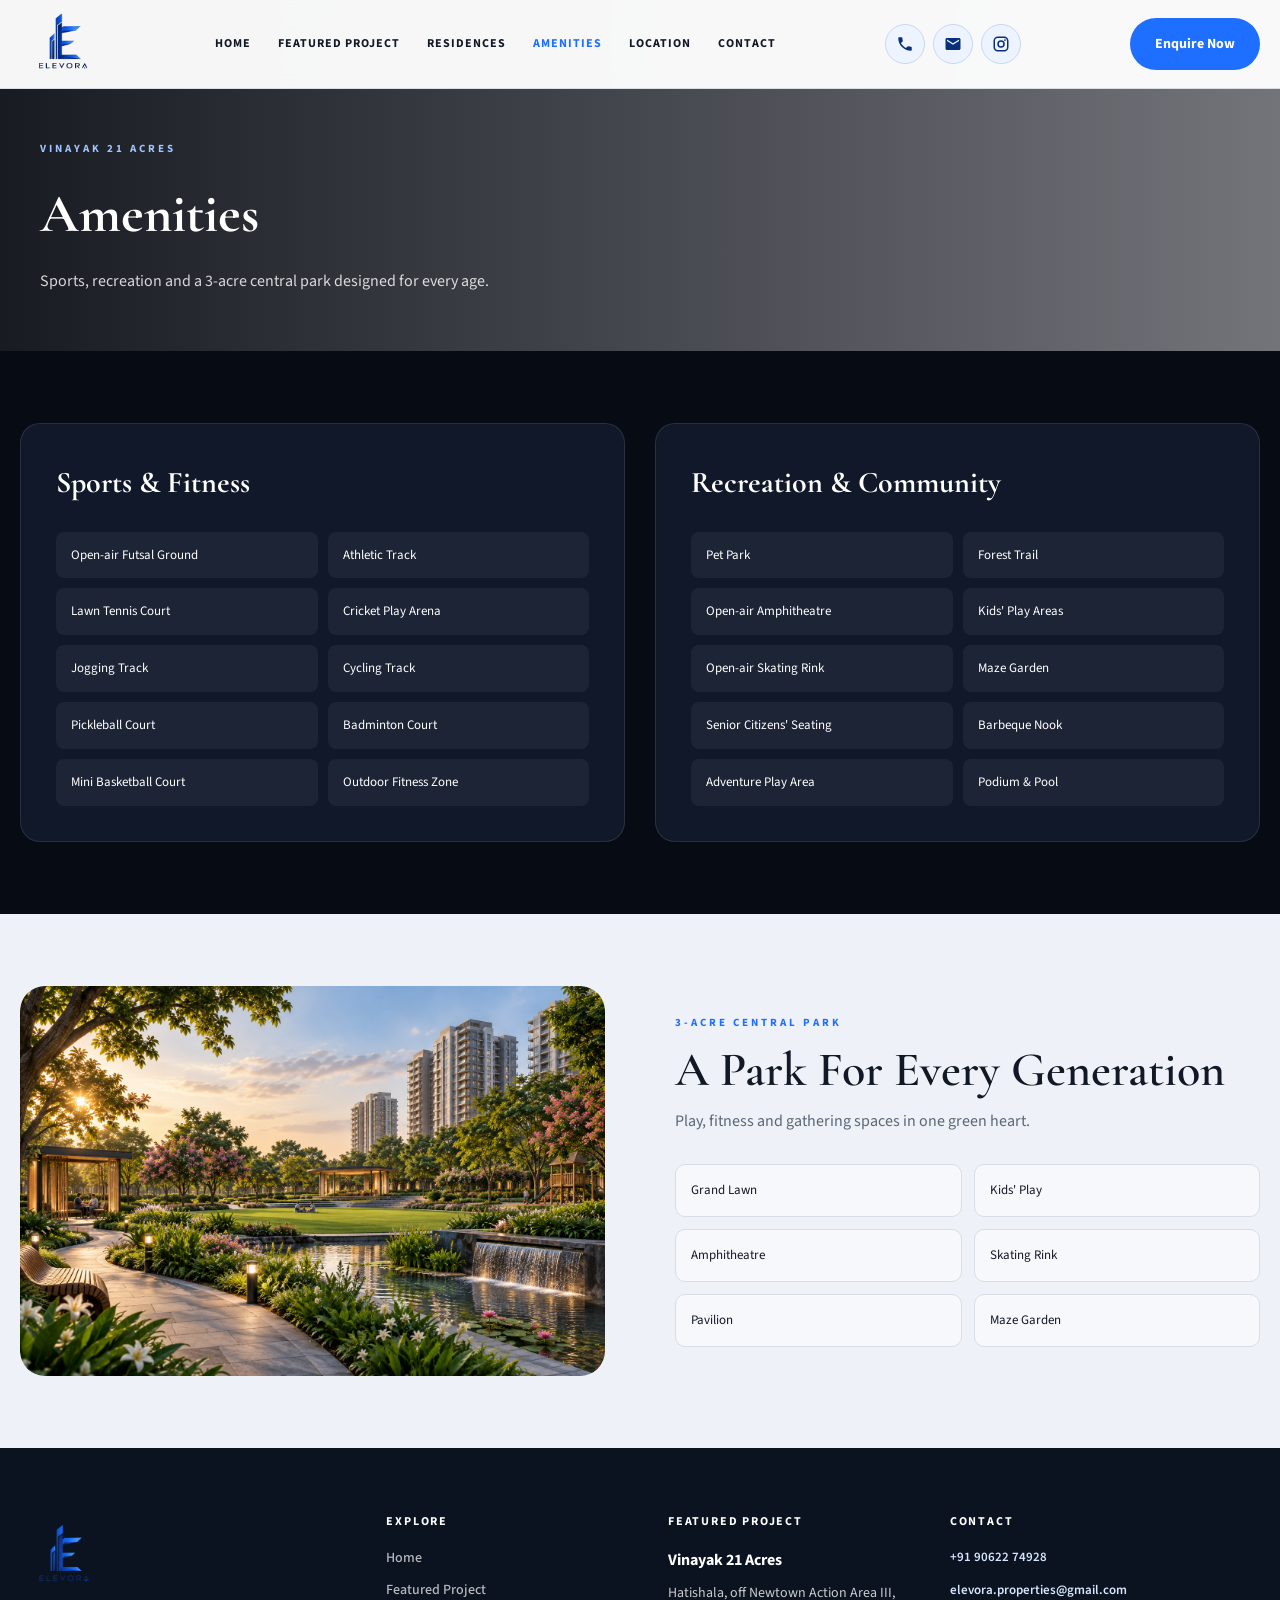
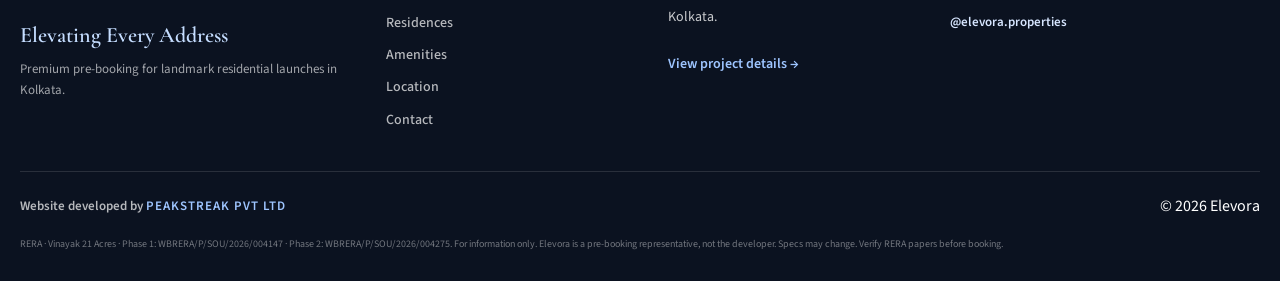
==== amenities.html @ 4a9543c1 "Split project details into dedicated pages and fix mobile layout. Co-authored-by: Cursor <cursoragen" ====
<!DOCTYPE html>
<html lang="en">
<head>
    <meta charset="UTF-8">
    <meta name="viewport" content="width=device-width, initial-scale=1.0">
    <title>Amenities | Vinayak 21 Acres | Elevora</title>
    <meta name="description" content="Sports, recreation and 3-acre central park amenities at Vinayak 21 Acres.">
    <link rel="icon" href="assets/elevora-logo.png">
    <link rel="preconnect" href="https://fonts.googleapis.com">
    <link rel="preconnect" href="https://fonts.gstatic.com" crossorigin>
    <link href="https://fonts.googleapis.com/css2?family=Cormorant+Garamond:ital,wght@0,500;0,600;0,700;1,500&family=Source+Sans+3:wght@400;500;600;700&display=swap" rel="stylesheet">
    <link rel="stylesheet" href="styles.css">
</head>
<body>
<header>
    <div class="container">
        <nav>
            <a href="index.html" class="logo-lockup">
                <img src="assets/elevora-logo.png" alt="Elevora">
            </a>
            <div class="nav-links" id="navLinks">
                <a href="index.html">Home</a>
                <a href="project.html">Featured Project</a>
                <a href="residences.html">Residences</a>
                <a href="amenities.html" class="active">Amenities</a>
                <a href="location.html">Location</a>
                <a href="contact.html">Contact</a>
            </div>
            <div class="header-social">
                <a href="tel:+919062274928" aria-label="Call Elevora">
                    <svg viewBox="0 0 24 24"><path d="M6.62 10.79c1.44 2.83 3.76 5.14 6.59 6.59l2.2-2.2c.27-.27.67-.36 1.02-.24 1.12.37 2.33.57 3.57.57.55 0 1 .45 1 1V20c0 .55-.45 1-1 1-9.39 0-17-7.61-17-17 0-.55.45-1 1-1h3.5c.55 0 1 .45 1 1 0 1.25.2 2.45.57 3.57.11.35.03.74-.25 1.02l-2.2 2.2z"/></svg>
                </a>
                <a href="mailto:elevora.properties@gmail.com" aria-label="Email Elevora">
                    <svg viewBox="0 0 24 24"><path d="M20 4H4c-1.1 0-2 .9-2 2v12c0 1.1.9 2 2 2h16c1.1 0 2-.9 2-2V6c0-1.1-.9-2-2-2zm0 4-8 5-8-5V6l8 5 8-5v2z"/></svg>
                </a>
                <a href="https://www.instagram.com/elevora.properties/" target="_blank" rel="noopener noreferrer" aria-label="Elevora on Instagram">
                    <svg viewBox="0 0 24 24"><path d="M7.8 2h8.4C19.4 2 22 4.6 22 7.8v8.4a5.8 5.8 0 0 1-5.8 5.8H7.8C4.6 22 2 19.4 2 16.2V7.8A5.8 5.8 0 0 1 7.8 2m-.2 2A3.6 3.6 0 0 0 4 7.6v8.8C4 18.39 5.61 20 7.6 20h8.8a3.6 3.6 0 0 0 3.6-3.6V7.6C20 5.61 18.39 4 16.4 4H7.6m9.65 1.5a1.25 1.25 0 1 1 0 2.5 1.25 1.25 0 0 1 0-2.5M12 7a5 5 0 1 1 0 10 5 5 0 1 1 0-10m0 2a3 3 0 1 0 0 6 3 3 0 0 0 0-6z"/></svg>
                </a>
            </div>
            <a href="contact.html" class="btn btn-red header-cta">Enquire Now</a>
            <button class="menu-btn" id="menuBtn">☰</button>
        </nav>
    </div>
</header>

<main>
<section class="page-hero">
    <div class="container">
        <div class="section-kicker">Vinayak 21 Acres</div>
        <h1>Amenities</h1>
        <p>Sports, recreation and a 3-acre central park designed for every age.</p>
    </div>
</section>
<section class="masterplan">
    <div class="container">
        <div class="masterplan-grid">
            <div class="master-card">
                <h3>Sports &amp; Fitness</h3>
                <div class="amenity-grid">
                    <div class="amenity">Open-air Futsal Ground</div>
                    <div class="amenity">Athletic Track</div>
                    <div class="amenity">Lawn Tennis Court</div>
                    <div class="amenity">Cricket Play Arena</div>
                    <div class="amenity">Jogging Track</div>
                    <div class="amenity">Cycling Track</div>
                    <div class="amenity">Pickleball Court</div>
                    <div class="amenity">Badminton Court</div>
                    <div class="amenity">Mini Basketball Court</div>
                    <div class="amenity">Outdoor Fitness Zone</div>
                </div>
            </div>
            <div class="master-card">
                <h3>Recreation &amp; Community</h3>
                <div class="amenity-grid">
                    <div class="amenity">Pet Park</div>
                    <div class="amenity">Forest Trail</div>
                    <div class="amenity">Open-air Amphitheatre</div>
                    <div class="amenity">Kids' Play Areas</div>
                    <div class="amenity">Open-air Skating Rink</div>
                    <div class="amenity">Maze Garden</div>
                    <div class="amenity">Senior Citizens' Seating</div>
                    <div class="amenity">Barbeque Nook</div>
                    <div class="amenity">Adventure Play Area</div>
                    <div class="amenity">Podium &amp; Pool</div>
                </div>
            </div>
        </div>
    </div>
</section>
<section class="park">
    <div class="container">
        <div class="park-grid">
            <div class="park-image">
                <img src="assets/img2.png" alt="Vinayak 21 Acres 3-acre central park">
            </div>
            <div>
                <div class="section-kicker">3-Acre Central Park</div>
                <h2 class="section-title">A Park For Every Generation</h2>
                <p class="section-description">Play, fitness and gathering spaces in one green heart.</p>
                <div class="park-list">
                    <div>Grand Lawn</div>
                    <div>Kids' Play</div>
                    <div>Amphitheatre</div>
                    <div>Skating Rink</div>
                    <div>Pavilion</div>
                    <div>Maze Garden</div>
                </div>
            </div>
        </div>
    </div>
</section>
</main>
<footer>
    <div class="container">
        <div class="footer-grid">
            <div>
                <a href="index.html" class="footer-brand">
                    <img class="footer-logo" src="assets/elevora-logo.png" alt="Elevora">
                </a>
                <div class="footer-slogan">Elevating Every Address</div>
                <div class="footer-copy">
                    Premium pre-booking for landmark residential launches in Kolkata.
                </div>
            </div>
            <div class="footer-col">
                <h3>Explore</h3>
                <div class="footer-links">
                    <a href="index.html">Home</a>
                    <a href="project.html">Featured Project</a>
                    <a href="residences.html">Residences</a>
                    <a href="amenities.html">Amenities</a>
                    <a href="location.html">Location</a>
                    <a href="contact.html">Contact</a>
                </div>
            </div>
            <div class="footer-col">
                <h3>Featured Project</h3>
                <div class="footer-project">
                    <strong>Vinayak 21 Acres</strong>
                    Hatishala, off Newtown Action Area III, Kolkata.
                    <br><br>
                    <a href="project.html">View project details →</a>
                </div>
            </div>
            <div class="footer-col">
                <h3>Contact</h3>
                <div class="footer-right">
                    <a href="tel:+919062274928">+91 90622 74928</a>
                    <a href="mailto:elevora.properties@gmail.com">elevora.properties@gmail.com</a>
                    <a href="https://www.instagram.com/elevora.properties/" target="_blank" rel="noopener noreferrer">@elevora.properties</a>
                </div>
            </div>
        </div>
        <div class="footer-bottom">
            <div class="site-credit">
                Website developed by
                <a href="https://www.peakstreak.org/" target="_blank" rel="noopener noreferrer">PEAKSTREAK PVT LTD</a>
            </div>
            <div>© 2026 Elevora</div>
        </div>
        <div class="legal">
            RERA · Vinayak 21 Acres · Phase 1: WBRERA/P/SOU/2026/004147 · Phase 2: WBRERA/P/SOU/2026/004275.
            For information only. Elevora is a pre-booking representative, not the developer. Specs may change. Verify RERA papers before booking.
        </div>
    </div>
</footer>
<script>
    const menuBtn = document.getElementById("menuBtn");
    const navLinks = document.getElementById("navLinks");
    menuBtn.addEventListener("click", function () {
        navLinks.classList.toggle("active");
        menuBtn.textContent = navLinks.classList.contains("active") ? "×" : "☰";
    });
    document.querySelectorAll(".nav-links a").forEach(link => {
        link.addEventListener("click", () => {
            navLinks.classList.remove("active");
            menuBtn.textContent = "☰";
        });
    });
    window.addEventListener("scroll", function() {
        const header = document.querySelector("header");
        header.style.boxShadow = window.scrollY > 20 ? "0 8px 30px rgba(0,0,0,.06)" : "none";
    });

</script>
</body>
</html>
---- styles.css ----
@import url("https://fonts.googleapis.com/css2?family=Cormorant+Garamond:ital,wght@0,500;0,600;0,700;1,500&family=Source+Sans+3:wght@400;500;600;700&display=swap");

        /* =========================================================
           ROOT
        ========================================================= */

        :root {
            --red: #1e6fff;
            --red-dark: #1254d4;
            --green: #1a3a6e;
            --dark: #070b14;
            --dark-2: #10182a;
            --cream: #f6f8fc;
            --cream-2: #eef2f8;
            --white: #ffffff;
            --text: #121826;
            --muted: #5b6576;
            --border: #d7dee8;
            --blue: #1e6fff;
            --navy: #05080f;

            --serif: "Cormorant Garamond", Georgia, serif;
            --sans: "Source Sans 3", "Segoe UI", Arial, sans-serif;
            --display: "Source Sans 3", "Segoe UI", Arial, sans-serif;

            --container: 1240px;
        }

        /* =========================================================
           RESET
        ========================================================= */

        * {
            margin: 0;
            padding: 0;
            box-sizing: border-box;
        }

        html {
            scroll-behavior: smooth;
        }

        body {
            font-family: var(--sans);
            background: var(--cream);
            color: var(--text);
            line-height: 1.6;
            overflow-x: hidden;
        }

        img {
            display: block;
            width: 100%;
        }

        a {
            color: inherit;
            text-decoration: none;
        }

        button,
        input,
        select,
        textarea {
            font-family: inherit;
        }

        .container {
            width: min(var(--container), calc(100% - 40px));
            margin: auto;
        }

        .serif {
            font-family: var(--serif);
        }

        /* =========================================================
           BUTTONS
        ========================================================= */

        .btn {
            display: inline-flex;
            align-items: center;
            justify-content: center;
            gap: 9px;
            padding: 14px 24px;
            border-radius: 50px;
            border: 1px solid transparent;
            font-weight: 700;
            font-size: 14px;
            cursor: pointer;
            transition: .3s ease;
        }

        .btn-red {
            background: var(--red);
            color: white;
        }

        .btn-red:hover {
            background: var(--red-dark);
            transform: translateY(-2px);
        }

        .btn-outline {
            border-color: rgba(255,255,255,.5);
            color: white;
        }

        .btn-outline:hover {
            background: white;
            color: var(--dark);
        }

        .btn-dark {
            background: var(--dark);
            color: white;
        }

        .btn-dark:hover {
            background: var(--green);
            transform: translateY(-2px);
        }

        /* =========================================================
           NAVIGATION
        ========================================================= */

        header {
            position: fixed;
            top: 0;
            left: 0;
            width: 100%;
            z-index: 1000;
            background: rgba(255,255,255,.96);
            backdrop-filter: blur(14px);
            border-bottom: 1px solid var(--border);
        }

        nav {
            height: 88px;
            display: flex;
            align-items: center;
            justify-content: space-between;
            gap: 16px;
        }

        .logo-lockup {
            display: flex;
            align-items: center;
            flex-shrink: 0;
        }

        .logo-lockup img {
            height: 86px;
            width: auto;
            display: block;
        }

        .nav-links a {
            color: var(--text);
        }

        .nav-links {
            display: flex;
            align-items: center;
            gap: 27px;
        }

        .nav-links a {
            font-size: 12px;
            font-weight: 700;
            text-transform: uppercase;
            letter-spacing: 1px;
            transition: .25s ease;
        }

        .nav-links a:hover {
            color: var(--red);
        }

        .header-social {
            display: flex;
            align-items: center;
            gap: 8px;
        }

        .header-social a {
            width: 40px;
            height: 40px;
            color: #0a2f7a;
            border: 1px solid #c9d7ee;
            background: #eef4ff;
            border-radius: 50%;
            display: inline-flex;
            align-items: center;
            justify-content: center;
        }

        .header-social a:hover {
            background: var(--red);
            border-color: var(--red);
            color: white;
        }

        .header-social svg {
            width: 18px;
            height: 18px;
            fill: currentColor;
        }

        .menu-btn {
            display: none;
            width: 43px;
            height: 43px;
            border: 1px solid var(--dark);
            background: transparent;
            border-radius: 50%;
            font-size: 20px;
            color: var(--dark);
            cursor: pointer;
        }

        /* =========================================================
           HERO
        ========================================================= */

        .hero {
            min-height: 100vh;
            padding: 100px 20px 20px;
        }

        .hero-inner {
            min-height: calc(100vh - 120px);
            border-radius: 28px;
            overflow: hidden;
            position: relative;

            background:
                linear-gradient(
                    90deg,
                    rgba(5,8,15,.92),
                    rgba(5,8,15,.58) 48%,
                    rgba(5,8,15,.22)
                ),
                url("https://images.unsplash.com/photo-1600607687920-4e2a09cf159d?auto=format&fit=crop&w=2000&q=85")
                center / cover;
        }

        .hero-content {
            min-height: calc(100vh - 120px);
            max-width: 750px;
            padding: 100px 70px;
            color: white;
            display: flex;
            flex-direction: column;
            justify-content: center;
        }

        .eyebrow {
            font-size: 12px;
            font-weight: 700;
            letter-spacing: 3px;
            text-transform: uppercase;
            margin-bottom: 18px;
        }

        .hero h1 {
            font-family: var(--serif);
            font-size: clamp(40px, 6vw, 72px);
            line-height: .98;
            font-weight: 600;
            margin-bottom: 16px;
        }

        .hero h1 span {
            color: #c5ddff;
        }

        .brand-kicker {
            font-family: var(--display);
            letter-spacing: 4px;
        }

        .hero p {
            max-width: 650px;
            font-size: 18px;
            color: rgba(255,255,255,.86);
            margin-bottom: 34px;
        }

        .hero-buttons {
            display: flex;
            flex-wrap: wrap;
            gap: 12px;
        }

        .hero-stats {
            position: absolute;
            bottom: 35px;
            right: 35px;
            display: grid;
            grid-template-columns: repeat(2, 1fr);
            width: 360px;
            background: rgba(255,255,255,.94);
            color: var(--dark);
            border-radius: 20px;
            overflow: hidden;
        }

        .hero-stat {
            padding: 20px;
            border-right: 1px solid var(--border);
            border-bottom: 1px solid var(--border);
        }

        .hero-stat:nth-child(2n) {
            border-right: 0;
        }

        .hero-stat:nth-last-child(-n+2) {
            border-bottom: 0;
        }

        .hero-stat strong {
            display: block;
            font-family: var(--serif);
            color: var(--red);
            font-size: 27px;
        }

        .hero-stat small {
            font-size: 10px;
            text-transform: uppercase;
            letter-spacing: 1px;
            font-weight: 700;
        }

        /* =========================================================
           INTRO STATS
        ========================================================= */

        .stats {
            padding: 70px 0;
            border-bottom: 1px solid var(--border);
        }

        .stats-grid {
            display: grid;
            grid-template-columns: repeat(4, 1fr);
        }

        .stat-box {
            padding: 15px 30px;
            border-right: 1px solid var(--border);
        }

        .stat-box:last-child {
            border-right: none;
        }

        .stat-number {
            font-family: var(--serif);
            color: var(--red);
            font-size: 38px;
            line-height: 1;
            margin-bottom: 8px;
        }

        .stat-label {
            color: var(--muted);
            font-size: 13px;
        }

        /* =========================================================
           SECTION COMMON
        ========================================================= */

        section {
            padding: 72px 0;
            scroll-margin-top: 90px;
        }

        .section-header {
            max-width: 700px;
            margin-bottom: 32px;
        }

        .section-kicker {
            color: var(--red);
            text-transform: uppercase;
            font-size: 11px;
            font-weight: 700;
            letter-spacing: 3px;
            margin-bottom: 13px;
        }

        .section-title {
            font-family: var(--serif);
            font-size: clamp(32px, 4vw, 48px);
            line-height: 1.08;
            font-weight: 600;
            margin-bottom: 12px;
        }

        .section-description {
            color: var(--muted);
            font-size: 16px;
            max-width: 650px;
        }

        .elevora {
            background: var(--navy);
            color: white;
        }

        .elevora .section-kicker {
            color: #7eb3ff;
        }

        .elevora .section-description,
        .elevora p {
            color: rgba(255,255,255,.7);
        }

        .elevora-grid {
            display: grid;
            grid-template-columns: 1.1fr .9fr;
            gap: 70px;
            align-items: center;
        }

        .elevora-points {
            display: grid;
            gap: 14px;
        }

        .elevora-point {
            padding: 20px 22px;
            background: rgba(255,255,255,.04);
            border: 1px solid rgba(30,111,255,.2);
            border-radius: 14px;
        }

        .elevora-point strong {
            display: block;
            font-family: var(--display);
            letter-spacing: 1px;
            margin-bottom: 6px;
        }

        .project-banner {
            display: flex;
            justify-content: space-between;
            gap: 20px;
            align-items: center;
            flex-wrap: wrap;
            margin-bottom: 40px;
            padding: 18px 22px;
            background: white;
            border: 1px solid var(--border);
            border-radius: 16px;
        }

        .project-banner small {
            display: block;
            color: var(--red);
            font-weight: 700;
            letter-spacing: 2px;
            text-transform: uppercase;
            font-size: 11px;
            margin-bottom: 4px;
        }

        .project-banner strong {
            font-family: var(--serif);
            font-size: 22px;
        }

        .about {
            background: var(--cream);
        }

        .about-grid {
            display: grid;
            grid-template-columns: .85fr 1.15fr;
            gap: 80px;
            align-items: center;
        }

        .about-image {
            min-height: 570px;
            border-radius: 25px;
            overflow: hidden;
            position: relative;

            background:
                linear-gradient(180deg, transparent 55%, rgba(0,0,0,.5)),
                url("https://images.unsplash.com/photo-1600607687939-ce8a6c25118c?auto=format&fit=crop&w=1200&q=85")
                center / cover;
        }

        .about-image-card {
            position: absolute;
            bottom: 25px;
            left: 25px;
            background: white;
            padding: 22px 25px;
            border-radius: 15px;
        }

        .about-image-card strong {
            display: block;
            font-family: var(--serif);
            font-size: 30px;
            color: var(--red);
        }

        .about-content p {
            color: var(--muted);
            margin-bottom: 25px;
        }

        .feature-list {
            display: grid;
            grid-template-columns: 1fr 1fr;
            gap: 15px;
            margin-top: 30px;
        }

        .feature {
            padding: 18px;
            background: white;
            border: 1px solid var(--border);
            border-radius: 13px;
        }

        .feature strong {
            display: block;
            font-family: var(--serif);
            font-size: 18px;
            margin-bottom: 5px;
        }

        .feature span {
            font-size: 12px;
            color: var(--muted);
        }

        /* =========================================================
           MASTERPLAN
        ========================================================= */

        .masterplan {
            background: var(--dark);
            color: white;
        }

        .masterplan .section-description {
            color: rgba(255,255,255,.65);
        }

        .masterplan-grid {
            display: grid;
            grid-template-columns: 1fr 1fr;
            gap: 30px;
        }

        .master-card {
            padding: 35px;
            background: var(--dark-2);
            border: 1px solid rgba(255,255,255,.1);
            border-radius: 20px;
        }

        .master-card h3 {
            font-family: var(--serif);
            font-size: 30px;
            margin-bottom: 25px;
        }

        .amenity-grid {
            display: grid;
            grid-template-columns: 1fr 1fr;
            gap: 10px;
        }

        .amenity {
            padding: 13px 15px;
            background: rgba(255,255,255,.05);
            border-radius: 8px;
            font-size: 13px;
        }

        /* =========================================================
           CENTRAL PARK
        ========================================================= */

        .park {
            background: var(--cream-2);
        }

        .park-grid {
            display: grid;
            grid-template-columns: 1fr 1fr;
            gap: 70px;
            align-items: center;
        }

        .park-image {
            width: 100%;
            max-width: 100%;
            border-radius: 25px;
            overflow: hidden;
            line-height: 0;
        }

        .park-image img {
            width: 100%;
            height: auto;
            max-width: 100%;
            display: block;
            object-fit: cover;
            object-position: center;
        }

        .park-list {
            display: grid;
            grid-template-columns: 1fr 1fr;
            gap: 12px;
            margin-top: 30px;
        }

        .park-list div {
            padding: 15px;
            border: 1px solid var(--border);
            border-radius: 10px;
            background: rgba(255,255,255,.45);
            font-size: 13px;
        }

        /* =========================================================
           RESIDENCES
        ========================================================= */

        .residences {
            background: white;
        }

        .residence-grid {
            display: grid;
            grid-template-columns: repeat(3, 1fr);
            gap: 22px;
        }

        .residence-card {
            border: 1px solid var(--border);
            border-radius: 20px;
            overflow: hidden;
            transition: .3s ease;
            background: white;
        }

        .residence-card:hover {
            transform: translateY(-7px);
            box-shadow: 0 20px 50px rgba(0,0,0,.08);
        }

        .residence-top {
            padding: 25px;
            background: var(--cream);
        }

        .residence-type {
            font-size: 11px;
            text-transform: uppercase;
            letter-spacing: 2px;
            color: var(--red);
            font-weight: 700;
        }

        .residence-card h3 {
            font-family: var(--serif);
            font-size: 29px;
            margin: 7px 0;
        }

        .residence-card p {
            color: var(--muted);
            font-size: 13px;
        }

        .residence-details {
            padding: 23px;
        }

        .detail-row {
            display: flex;
            justify-content: space-between;
            padding: 11px 0;
            border-bottom: 1px solid var(--border);
            font-size: 13px;
        }

        .detail-row:last-child {
            border-bottom: 0;
        }

        .detail-row span {
            color: var(--muted);
        }

        /* =========================================================
           SUSTAINABILITY
        ========================================================= */

        .sustainability {
            background: #e7eee8;
        }

        .sustainability-grid {
            display: grid;
            grid-template-columns: .8fr 1.2fr;
            gap: 80px;
            align-items: center;
        }

        .green-badge {
            width: 150px;
            height: 150px;
            border-radius: 50%;
            border: 1px solid var(--red);
            display: flex;
            align-items: center;
            justify-content: center;
            text-align: center;
            padding: 20px;
            color: var(--red);
            font-weight: 700;
            margin-bottom: 30px;
        }

        .sustainability-list {
            display: grid;
            grid-template-columns: 1fr 1fr;
            gap: 13px;
        }

        .eco-item {
            background: rgba(255,255,255,.65);
            padding: 18px;
            border-radius: 12px;
        }

        .eco-item strong {
            display: block;
            margin-bottom: 5px;
        }

        .eco-item span {
            font-size: 12px;
            color: var(--muted);
        }

        /* =========================================================
           LOCATION
        ========================================================= */

        .location {
            background: var(--cream);
        }

        .location-grid {
            display: grid;
            grid-template-columns: 1fr 1.4fr;
            gap: 50px;
        }

        .location-intro {
            padding: 40px;
            background: var(--dark);
            color: white;
            border-radius: 22px;
        }

        .location-intro p {
            color: rgba(255,255,255,.7);
            margin: 20px 0;
        }

        .nearby-groups {
            display: grid;
            grid-template-columns: 1fr 1fr;
            gap: 20px;
        }

        .nearby-card {
            background: white;
            border: 1px solid var(--border);
            border-radius: 16px;
            padding: 22px;
        }

        .nearby-card h3 {
            font-family: var(--serif);
            font-size: 22px;
            margin-bottom: 13px;
        }

        .nearby-item {
            display: flex;
            justify-content: space-between;
            gap: 15px;
            font-size: 12px;
            padding: 8px 0;
            border-bottom: 1px solid #eee;
        }

        .nearby-item:last-child {
            border-bottom: 0;
        }

        .nearby-item span {
            color: var(--red);
            font-weight: 700;
            white-space: nowrap;
        }

        /* =========================================================
           DEVELOPER
        ========================================================= */

        .developer {
            background: var(--dark);
            color: white;
        }

        .developer-grid {
            display: grid;
            grid-template-columns: 1fr 1fr;
            gap: 80px;
            align-items: center;
        }

        .developer .section-description {
            color: rgba(255,255,255,.7);
        }

        .developer-stats {
            display: grid;
            grid-template-columns: 1fr 1fr;
            gap: 15px;
        }

        .developer-stat {
            padding: 30px;
            background: var(--dark-2);
            border: 1px solid rgba(255,255,255,.1);
            border-radius: 17px;
        }

        .developer-stat strong {
            font-family: var(--serif);
            color: #7eb3ff;
            font-size: 38px;
            display: block;
        }

        .developer-stat span {
            color: rgba(255,255,255,.65);
            font-size: 12px;
        }

        /* =========================================================
           CONTACT
        ========================================================= */

        .contact {
            padding-bottom: 80px;
        }

        .contact-box {
            background: var(--red);
            color: white;
            border-radius: 28px;
            padding: 75px;
            display: grid;
            grid-template-columns: 1fr .8fr;
            gap: 70px;
            align-items: center;
        }

        .contact-box h2 {
            font-family: var(--serif);
            font-size: clamp(32px, 4vw, 48px);
            line-height: 1.1;
            margin-bottom: 12px;
        }

        .contact-box p {
            color: rgba(255,255,255,.8);
            max-width: 580px;
        }

        .form {
            background: white;
            color: var(--dark);
            padding: 30px;
            border-radius: 20px;
        }

        .form h3 {
            font-family: var(--serif);
            font-size: 28px;
            margin-bottom: 20px;
        }

        .form-group {
            margin-bottom: 13px;
        }

        .form input,
        .form select,
        .form textarea {
            width: 100%;
            padding: 13px 15px;
            border: 1px solid var(--border);
            border-radius: 8px;
            outline: none;
            font-size: 13px;
            background: #fafafa;
        }

        .form textarea {
            height: 90px;
            resize: vertical;
        }

        .form input:focus,
        .form select:focus,
        .form textarea:focus {
            border-color: var(--red);
        }

        .form .btn {
            width: 100%;
            margin-top: 5px;
        }

        /* =========================================================
           FOOTER
        ========================================================= */

        footer {
            background: #ffffff;
            color: var(--text);
            padding: 64px 0 28px;
            border-top: 1px solid var(--border);
        }

        .footer-grid {
            display: grid;
            grid-template-columns: 1.3fr .8fr 1.1fr 1fr;
            gap: 42px 32px;
            align-items: start;
        }

        .footer-logo {
            display: block;
            height: 88px;
            width: auto;
            mix-blend-mode: screen;
        }

        .footer-brand {
            display: inline-flex;
            align-items: center;
            gap: 8px;
        }

        .footer-slogan {
            margin-top: 12px;
            font-family: var(--serif);
            font-size: 22px;
            font-weight: 600;
            color: #0a2f7a;
            line-height: 1.2;
        }

        .footer-copy {
            color: var(--muted);
            font-size: 13px;
            max-width: 340px;
            margin-top: 10px;
            line-height: 1.65;
        }

        .footer-col h3 {
            font-size: 12px;
            font-weight: 700;
            letter-spacing: 1.6px;
            text-transform: uppercase;
            color: var(--text);
            margin-bottom: 16px;
        }

        .footer-links {
            display: grid;
            gap: 10px;
        }

        .footer-links a {
            font-size: 14px;
            color: var(--muted);
            font-weight: 500;
        }

        .footer-links a:hover {
            color: var(--red);
        }

        .footer-project {
            font-size: 14px;
            color: var(--muted);
            line-height: 1.7;
        }

        .footer-project strong {
            display: block;
            color: var(--text);
            font-size: 16px;
            margin-bottom: 6px;
        }

        .footer-project a {
            color: #0a2f7a;
            font-weight: 600;
        }

        .footer-right a {
            display: inline-flex;
            align-items: center;
            gap: 10px;
            color: #0a2f7a;
            font-size: 13px;
            font-weight: 600;
        }

        .footer-right a:hover {
            color: var(--red);
        }

        .contact-details {
            display: grid;
            gap: 8px;
            margin-top: 18px;
        }

        .contact-details a {
            display: flex;
            flex-direction: row;
            align-items: center;
            gap: 10px;
            color: white;
            font-size: 14px;
            font-weight: 600;
        }

        .contact-details .contact-text {
            display: flex;
            flex-direction: column;
            gap: 2px;
        }

        .icon {
            width: 38px;
            height: 38px;
            flex-shrink: 0;
            display: inline-flex;
            align-items: center;
            justify-content: center;
            border-radius: 50%;
            border: 1px solid currentColor;
        }

        .icon svg {
            width: 18px;
            height: 18px;
            fill: currentColor;
        }

        .contact-details .icon {
            border-color: rgba(255,255,255,.45);
            background: rgba(255,255,255,.1);
        }

        .footer-right {
            display: grid;
            gap: 12px;
            justify-items: start;
            color: var(--muted);
            font-size: 13px;
        }

        .footer-right .icon {
            width: 32px;
            height: 32px;
            color: #0a2f7a;
            border-color: #c9d7ee;
            background: #eef4ff;
        }

        .site-credit {
            margin-top: 0;
            padding-top: 0;
            border-top: 0;
            font-size: 13px;
            font-weight: 600;
            color: var(--text);
        }

        .footer-bottom {
            margin-top: 40px;
            padding-top: 22px;
            border-top: 1px solid var(--border);
            display: flex;
            justify-content: space-between;
            gap: 20px;
            flex-wrap: wrap;
            align-items: center;
        }

        .site-credit a {
            color: var(--red);
            letter-spacing: 1px;
        }

        .contact-details small {
            font-size: 11px;
            font-weight: 700;
            letter-spacing: 2px;
            text-transform: uppercase;
            color: #b9d4ff;
        }

        .legal {
            margin-top: 18px;
            padding-top: 18px;
            border-top: 1px solid var(--border);
            color: var(--muted);
            font-size: 10px;
            line-height: 1.7;
        }

        .legal p {
            margin-bottom: 8px;
        }

        /* =========================================================
           MOBILE
        ========================================================= */

        @media (max-width: 1000px) {

            .header-cta {
                display: none;
            }

            .nav-links {
                display: none;
                position: absolute;
                top: 88px;
                left: 0;
                width: 100%;
                background: #ffffff;
                border-bottom: 1px solid var(--border);
                padding: 20px;
                flex-direction: column;
                align-items: flex-start;
            }

            .nav-links.active {
                display: flex;
            }

            .menu-btn {
                display: block;
            }

            .hero-stats {
                position: static;
                margin: 0 25px 25px;
                width: auto;
            }

            .hero-content {
                padding: 80px 35px 40px;
                min-height: auto;
            }

            .hero-inner {
                display: flex;
                flex-direction: column;
                justify-content: space-between;
            }

            .stats-grid {
                grid-template-columns: 1fr 1fr;
            }

            .stat-box:nth-child(2) {
                border-right: 0;
            }

            .stat-box {
                border-bottom: 1px solid var(--border);
                padding: 25px;
            }

            .about-grid,
            .park-grid,
            .sustainability-grid,
            .location-grid,
            .developer-grid,
            .elevora-grid,
            .contact-box {
                grid-template-columns: 1fr;
            }

            .residence-grid {
                grid-template-columns: 1fr 1fr;
            }

            .contact-box {
                padding: 50px 30px;
            }

            .footer-grid {
                grid-template-columns: 1fr 1fr;
            }

            .footer-right {
                text-align: left;
                justify-items: start;
            }
        }

        @media (max-width: 650px) {

            .container {
                width: min(var(--container), calc(100% - 28px));
            }

            section {
                padding: 56px 0;
            }

            .hero {
                padding: 90px 10px 10px;
            }

            .hero-inner {
                border-radius: 20px;
            }

            .hero-content {
                padding: 65px 22px 25px;
            }

            .hero h1 {
                font-size: 40px;
            }

            .hero p {
                font-size: 15px;
            }

            .hero-stat {
                padding: 14px;
            }

            .hero-stat strong {
                font-size: 21px;
            }

            .stats-grid,
            .residence-grid,
            .masterplan-grid,
            .nearby-groups,
            .feature-list,
            .park-list,
            .sustainability-list,
            .developer-stats {
                grid-template-columns: 1fr;
            }

            .stat-box {
                border-right: 0;
            }

            .about-image {
                min-height: 380px;
            }

            .park-image {
                border-radius: 20px;
            }

            .contact-box {
                padding: 40px 20px;
            }

            .section-title {
                font-size: 34px;
            }

            .logo-lockup img {
                height: 58px;
            }

            .footer-grid {
                grid-template-columns: 1fr;
            }

            .nav-links {
                gap: 5px;
            }
        }

.nav-links a.active {
    color: var(--red);
}

.page-hero {
    padding: 140px 20px 56px;
    background:
        linear-gradient(90deg, rgba(5,8,15,.92), rgba(5,8,15,.55)),
        url("https://images.unsplash.com/photo-1600607687920-4e2a09cf159d?auto=format&fit=crop&w=2000&q=85")
        center / cover;
    color: white;
}

.page-hero .section-kicker {
    color: #9ec5ff;
}

.page-hero h1 {
    font-family: var(--serif);
    font-size: clamp(34px, 5vw, 54px);
    margin-bottom: 12px;
}

.page-hero p {
    max-width: 620px;
    color: rgba(255,255,255,.82);
}

.btn-outline-dark {
    border-color: var(--border);
    color: var(--text);
    background: white;
}

.btn-outline-dark:hover {
    border-color: var(--red);
    color: var(--red);
    transform: translateY(-2px);
}

.explore-grid {
    display: grid;
    grid-template-columns: repeat(3, 1fr);
    gap: 18px;
}

.explore-card {
    background: white;
    border: 1px solid var(--border);
    border-radius: 18px;
    padding: 28px 24px;
    display: flex;
    flex-direction: column;
    gap: 10px;
    min-height: 180px;
}

.explore-card h3 {
    font-family: var(--serif);
    font-size: 26px;
}

.explore-card p {
    color: var(--muted);
    font-size: 14px;
    flex: 1;
}

.featured-card {
    display: grid;
    grid-template-columns: 1.1fr .9fr;
    gap: 0;
    background: white;
    border: 1px solid var(--border);
    border-radius: 24px;
    overflow: hidden;
}

.featured-card-media {
    min-height: 360px;
    background:
        linear-gradient(180deg, transparent 50%, rgba(0,0,0,.35)),
        url("assets/img2.png") center / cover;
}

.featured-card-body {
    padding: 40px 36px;
    display: flex;
    flex-direction: column;
    justify-content: center;
}

        .cta-band .contact-box .btn {
            width: auto;
            white-space: nowrap;
        }

        @media (max-width: 1000px) {
            .cta-band .contact-box {
                grid-template-columns: 1fr;
            }
        }

footer {
    background: #0b1220;
    color: white;
    padding: 64px 0 28px;
    border-top: 0;
}

.footer-grid {
    display: grid;
    grid-template-columns: 1.2fr .9fr .9fr 1.1fr;
    gap: 40px 28px;
}

.footer-slogan {
    margin-top: 14px;
    font-family: var(--serif);
    font-size: 22px;
    color: #c5ddff;
}

.footer-copy {
    color: rgba(255,255,255,.62);
}

.footer-col h3 {
    color: white;
    font-size: 12px;
    letter-spacing: 1.8px;
    text-transform: uppercase;
    margin-bottom: 16px;
}

.footer-links a {
    color: rgba(255,255,255,.7);
}

.footer-links a:hover {
    color: white;
}

.footer-project,
.footer-project strong {
    color: rgba(255,255,255,.78);
}

.footer-project strong {
    color: white;
    display: block;
    margin-bottom: 8px;
    font-size: 16px;
}

.footer-project a {
    color: #9ec5ff;
    font-weight: 600;
}

.footer-right a {
    color: #d7e6ff;
}

.footer-right a:hover {
    color: white;
}

.footer-bottom {
    margin-top: 40px;
    padding-top: 22px;
    border-top: 1px solid rgba(255,255,255,.12);
    display: flex;
    justify-content: space-between;
    gap: 16px;
    flex-wrap: wrap;
    align-items: center;
}

.site-credit {
    color: rgba(255,255,255,.7);
    border: 0;
    padding: 0;
    margin: 0;
}

.site-credit a {
    color: #9ec5ff;
}

.legal {
    border-top: 0;
    margin-top: 16px;
    padding-top: 0;
    color: rgba(255,255,255,.42);
    max-width: 100%;
    overflow-wrap: anywhere;
}

.cta-box {
    grid-template-columns: 1.3fr auto;
    align-items: center;
    gap: 28px;
}

.cta-box h2 {
    max-width: 420px;
}

.cta-box .btn {
    width: auto;
    white-space: nowrap;
}

.footer-right a {
    overflow-wrap: anywhere;
    word-break: break-word;
}

@media (max-width: 1000px) {
    .header-social {
        display: none;
    }

    .featured-card,
    .explore-grid,
    .cta-box,
    .footer-grid {
        grid-template-columns: 1fr;
    }

    .featured-card-media {
        min-height: 220px;
    }

    .page-hero {
        padding: 120px 16px 36px;
    }

    .page-hero h1 {
        font-size: 36px;
    }

    .cta-box .btn {
        width: 100%;
    }

    .contact-box {
        padding: 32px 22px;
    }

    .footer-grid {
        gap: 32px;
    }

    .footer-bottom {
        flex-direction: column;
        align-items: flex-start;
    }

    .explore-card {
        min-height: auto;
    }
}

@media (max-width: 650px) {
    .logo-lockup img {
        height: 52px;
    }

    .hero h1,
    .cta-box h2,
    .contact-box h2 {
        font-size: 34px;
        line-height: 1.12;
    }

    .hero-content {
        padding: 56px 20px 28px;
    }

    .footer-logo {
        height: 64px;
    }

    .footer-slogan {
        font-size: 26px;
    }

    .legal {
        font-size: 10px;
    }

    .amenity-grid,
    .residence-grid,
    .nearby-groups {
        grid-template-columns: 1fr;
    }
}
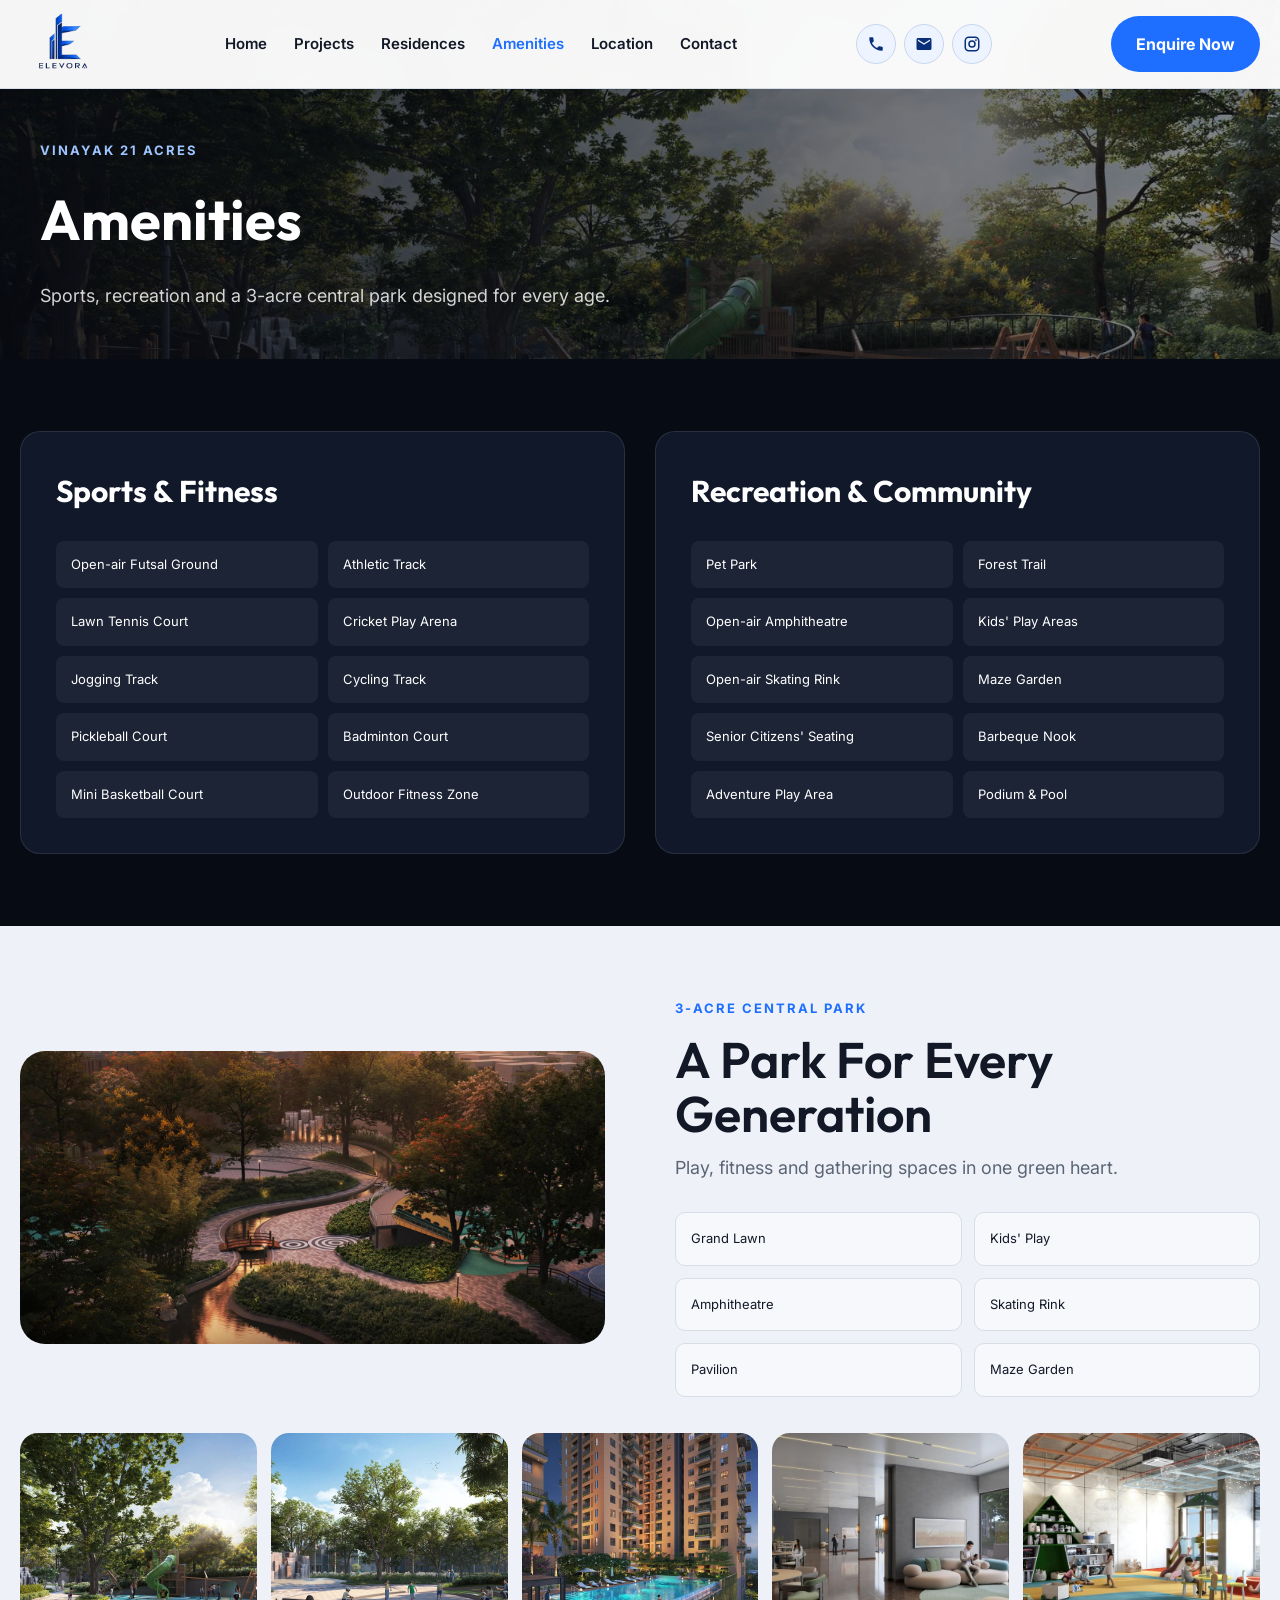
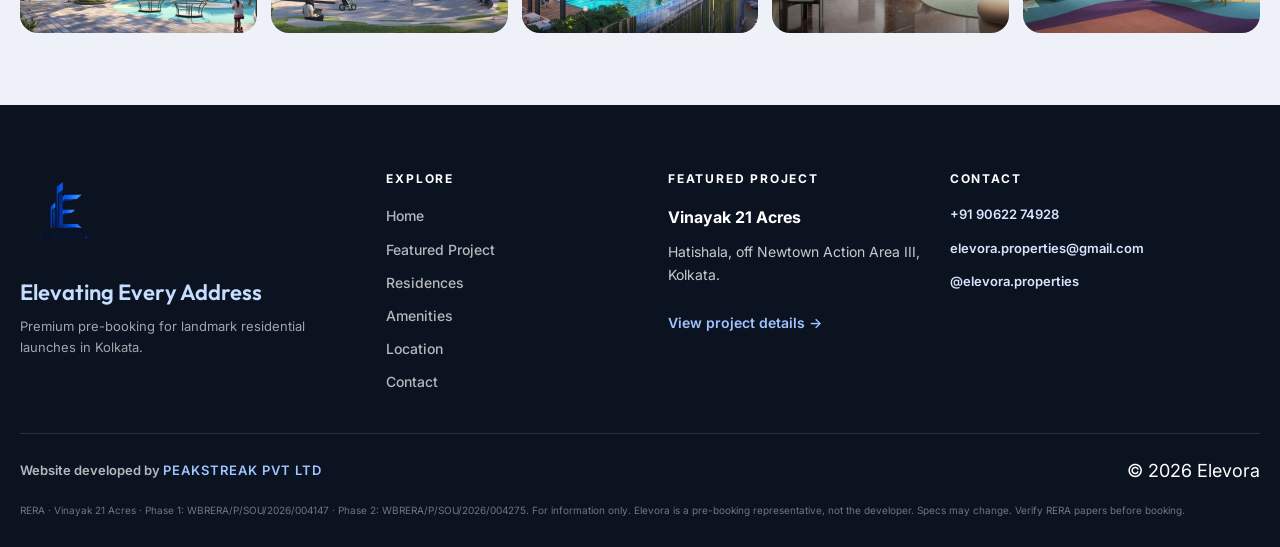
==== commit 226afa95: "Lead with Elevora, fix header and footer navigation, and place all project renders across the site. " ====
--- a/amenities.html
+++ b/amenities.html
@@ -8,8 +8,8 @@
     <link rel="icon" href="assets/elevora-logo.png">
     <link rel="preconnect" href="https://fonts.googleapis.com">
     <link rel="preconnect" href="https://fonts.gstatic.com" crossorigin>
-    <link href="https://fonts.googleapis.com/css2?family=Cormorant+Garamond:ital,wght@0,500;0,600;0,700;1,500&family=Source+Sans+3:wght@400;500;600;700&display=swap" rel="stylesheet">
-    <link rel="stylesheet" href="styles.css">
+    <link href="https://fonts.googleapis.com/css2?family=Inter:wght@400;500;600;700&family=Outfit:wght@500;600;700&display=swap" rel="stylesheet">
+    <link rel="stylesheet" href="styles.css?v=photos2">
 </head>
 <body>
 <header>
@@ -20,11 +20,12 @@
             </a>
             <div class="nav-links" id="navLinks">
                 <a href="index.html">Home</a>
-                <a href="project.html">Featured Project</a>
+                <a href="project.html">Projects</a>
                 <a href="residences.html">Residences</a>
                 <a href="amenities.html" class="active">Amenities</a>
                 <a href="location.html">Location</a>
                 <a href="contact.html">Contact</a>
+                <a href="contact.html" class="nav-enquire">Enquire Now</a>
             </div>
             <div class="header-social">
                 <a href="tel:+919062274928" aria-label="Call Elevora">
@@ -38,13 +39,15 @@
                 </a>
             </div>
             <a href="contact.html" class="btn btn-red header-cta">Enquire Now</a>
-            <button class="menu-btn" id="menuBtn">☰</button>
+            <button class="menu-btn" id="menuBtn" aria-label="Open menu" aria-expanded="false">
+                <span></span><span></span><span></span>
+            </button>
         </nav>
     </div>
 </header>
 
 <main>
-<section class="page-hero">
+<section class="page-hero page-hero-amenities">
     <div class="container">
         <div class="section-kicker">Vinayak 21 Acres</div>
         <h1>Amenities</h1>
@@ -91,7 +94,7 @@
     <div class="container">
         <div class="park-grid">
             <div class="park-image">
-                <img src="assets/img2.png" alt="Vinayak 21 Acres 3-acre central park">
+                <img src="assets/im5.jpg" alt="Vinayak 21 Acres 3-acre central park">
             </div>
             <div>
                 <div class="section-kicker">3-Acre Central Park</div>
@@ -106,6 +109,13 @@
                     <div>Maze Garden</div>
                 </div>
             </div>
+        </div>
+        <div class="photo-strip" style="margin-top:36px;">
+            <img src="assets/im3.jpg" alt="Outdoor kids play area">
+            <img src="assets/im1.jpg" alt="Community plaza and seating">
+            <img src="assets/im4.jpg" alt="Podium pool and deck">
+            <img src="assets/im6.jpg" alt="Clubhouse lounge">
+            <img src="assets/im7.jpg" alt="Indoor kids play room">
         </div>
     </div>
 </section>
@@ -164,24 +174,6 @@
         </div>
     </div>
 </footer>
-<script>
-    const menuBtn = document.getElementById("menuBtn");
-    const navLinks = document.getElementById("navLinks");
-    menuBtn.addEventListener("click", function () {
-        navLinks.classList.toggle("active");
-        menuBtn.textContent = navLinks.classList.contains("active") ? "×" : "☰";
-    });
-    document.querySelectorAll(".nav-links a").forEach(link => {
-        link.addEventListener("click", () => {
-            navLinks.classList.remove("active");
-            menuBtn.textContent = "☰";
-        });
-    });
-    window.addEventListener("scroll", function() {
-        const header = document.querySelector("header");
-        header.style.boxShadow = window.scrollY > 20 ? "0 8px 30px rgba(0,0,0,.06)" : "none";
-    });
-
-</script>
+<script src="nav.js"></script>
 </body>
 </html>
--- a/styles.css
+++ b/styles.css
@@ -1,4 +1,4 @@
-@import url("https://fonts.googleapis.com/css2?family=Cormorant+Garamond:ital,wght@0,500;0,600;0,700;1,500&family=Source+Sans+3:wght@400;500;600;700&display=swap");
+@import url("https://fonts.googleapis.com/css2?family=Inter:wght@400;500;600;700&family=Outfit:wght@500;600;700&display=swap");
 
         /* =========================================================
            ROOT
@@ -19,9 +19,9 @@
             --blue: #1e6fff;
             --navy: #05080f;
 
-            --serif: "Cormorant Garamond", Georgia, serif;
-            --sans: "Source Sans 3", "Segoe UI", Arial, sans-serif;
-            --display: "Source Sans 3", "Segoe UI", Arial, sans-serif;
+            --serif: "Outfit", "Segoe UI", Arial, sans-serif;
+            --sans: "Inter", "Segoe UI", Arial, sans-serif;
+            --display: "Outfit", "Segoe UI", Arial, sans-serif;
 
             --container: 1240px;
         }
@@ -44,8 +44,13 @@
             font-family: var(--sans);
             background: var(--cream);
             color: var(--text);
-            line-height: 1.6;
+            font-size: 18px;
+            line-height: 1.65;
             overflow-x: hidden;
+        }
+
+        body.menu-open {
+            overflow: hidden;
         }
 
         img {
@@ -87,7 +92,7 @@
             border-radius: 50px;
             border: 1px solid transparent;
             font-weight: 700;
-            font-size: 14px;
+            font-size: 16px;
             cursor: pointer;
             transition: .3s ease;
         }
@@ -137,6 +142,19 @@
             border-bottom: 1px solid var(--border);
         }
 
+        header a,
+        footer a {
+            cursor: pointer;
+            position: relative;
+            z-index: 3;
+            pointer-events: auto;
+        }
+
+        .logo-lockup img,
+        .footer-logo {
+            pointer-events: none;
+        }
+
         nav {
             height: 88px;
             display: flex;
@@ -168,11 +186,15 @@
         }
 
         .nav-links a {
-            font-size: 12px;
-            font-weight: 700;
-            text-transform: uppercase;
-            letter-spacing: 1px;
+            font-size: 15px;
+            font-weight: 600;
+            letter-spacing: 0;
+            text-transform: none;
             transition: .25s ease;
+        }
+
+        .nav-enquire {
+            display: none;
         }
 
         .nav-links a:hover {
@@ -211,14 +233,41 @@
 
         .menu-btn {
             display: none;
-            width: 43px;
-            height: 43px;
-            border: 1px solid var(--dark);
-            background: transparent;
-            border-radius: 50%;
-            font-size: 20px;
+            width: 48px;
+            height: 48px;
+            border: 1px solid var(--border);
+            background: #fff;
+            border-radius: 12px;
+            padding: 0;
+            flex-shrink: 0;
+            flex-direction: column;
+            align-items: center;
+            justify-content: center;
+            gap: 6px;
+            cursor: pointer;
+            z-index: 1100;
             color: var(--dark);
-            cursor: pointer;
+        }
+
+        .menu-btn span {
+            display: block;
+            width: 20px;
+            height: 2px;
+            background: var(--dark);
+            border-radius: 2px;
+            transition: .2s ease;
+        }
+
+        .menu-btn.open span:nth-child(1) {
+            transform: translateY(8px) rotate(45deg);
+        }
+
+        .menu-btn.open span:nth-child(2) {
+            opacity: 0;
+        }
+
+        .menu-btn.open span:nth-child(3) {
+            transform: translateY(-8px) rotate(-45deg);
         }
 
         /* =========================================================
@@ -226,31 +275,39 @@
         ========================================================= */
 
         .hero {
-            min-height: 100vh;
-            padding: 100px 20px 20px;
+            min-height: 0;
+            padding: 104px 20px 20px;
         }
 
         .hero-inner {
-            min-height: calc(100vh - 120px);
-            border-radius: 28px;
+            min-height: 520px;
+            display: grid;
+            grid-template-columns: 1.15fr 0.85fr;
+            border-radius: 24px;
             overflow: hidden;
+            background: var(--navy);
+            align-items: stretch;
+        }
+
+        .hero-visual {
             position: relative;
-
-            background:
-                linear-gradient(
-                    90deg,
-                    rgba(5,8,15,.92),
-                    rgba(5,8,15,.58) 48%,
-                    rgba(5,8,15,.22)
-                ),
-                url("https://images.unsplash.com/photo-1600607687920-4e2a09cf159d?auto=format&fit=crop&w=2000&q=85")
-                center / cover;
+            min-height: 480px;
+        }
+
+        .hero-visual img {
+            position: absolute;
+            inset: 0;
+            width: 100%;
+            height: 100%;
+            object-fit: cover;
+            object-position: 68% 42%;
+            display: block;
         }
 
         .hero-content {
-            min-height: calc(100vh - 120px);
-            max-width: 750px;
-            padding: 100px 70px;
+            min-height: 0;
+            max-width: none;
+            padding: 48px 48px 44px;
             color: white;
             display: flex;
             flex-direction: column;
@@ -258,19 +315,19 @@
         }
 
         .eyebrow {
-            font-size: 12px;
+            font-size: 14px;
             font-weight: 700;
-            letter-spacing: 3px;
+            letter-spacing: 2px;
             text-transform: uppercase;
             margin-bottom: 18px;
         }
 
         .hero h1 {
             font-family: var(--serif);
-            font-size: clamp(40px, 6vw, 72px);
-            line-height: .98;
+            font-size: clamp(36px, 5vw, 58px);
+            line-height: 1.12;
             font-weight: 600;
-            margin-bottom: 16px;
+            margin-bottom: 18px;
         }
 
         .hero h1 span {
@@ -284,9 +341,7 @@
 
         .hero p {
             max-width: 650px;
-            font-size: 18px;
-            color: rgba(255,255,255,.86);
-            margin-bottom: 34px;
+            font-size: 20px;
         }
 
         .hero-buttons {
@@ -362,14 +417,14 @@
         .stat-number {
             font-family: var(--serif);
             color: var(--red);
-            font-size: 38px;
+            font-size: 42px;
             line-height: 1;
             margin-bottom: 8px;
         }
 
         .stat-label {
             color: var(--muted);
-            font-size: 13px;
+            font-size: 15px;
         }
 
         /* =========================================================
@@ -389,15 +444,15 @@
         .section-kicker {
             color: var(--red);
             text-transform: uppercase;
-            font-size: 11px;
+            font-size: 13px;
             font-weight: 700;
-            letter-spacing: 3px;
+            letter-spacing: 2px;
             margin-bottom: 13px;
         }
 
         .section-title {
             font-family: var(--serif);
-            font-size: clamp(32px, 4vw, 48px);
+            font-size: clamp(34px, 4.2vw, 50px);
             line-height: 1.08;
             font-weight: 600;
             margin-bottom: 12px;
@@ -405,7 +460,7 @@
 
         .section-description {
             color: var(--muted);
-            font-size: 16px;
+            font-size: 18px;
             max-width: 650px;
         }
 
@@ -493,17 +548,22 @@
             border-radius: 25px;
             overflow: hidden;
             position: relative;
-
-            background:
-                linear-gradient(180deg, transparent 55%, rgba(0,0,0,.5)),
-                url("https://images.unsplash.com/photo-1600607687939-ce8a6c25118c?auto=format&fit=crop&w=1200&q=85")
-                center / cover;
+            background: var(--navy);
+        }
+
+        .about-image img {
+            position: absolute;
+            inset: 0;
+            width: 100%;
+            height: 100%;
+            object-fit: cover;
         }
 
         .about-image-card {
             position: absolute;
             bottom: 25px;
             left: 25px;
+            z-index: 1;
             background: white;
             padding: 22px 25px;
             border-radius: 15px;
@@ -666,6 +726,17 @@
             box-shadow: 0 20px 50px rgba(0,0,0,.08);
         }
 
+        .residence-photo {
+            height: 190px;
+            overflow: hidden;
+        }
+
+        .residence-photo img {
+            width: 100%;
+            height: 100%;
+            object-fit: cover;
+        }
+
         .residence-top {
             padding: 25px;
             background: var(--cream);
@@ -788,10 +859,25 @@
             margin: 20px 0;
         }
 
+        .location-visual {
+            border-radius: 22px;
+            overflow: hidden;
+            min-height: 280px;
+        }
+
+        .location-visual img {
+            width: 100%;
+            height: 100%;
+            min-height: 280px;
+            object-fit: cover;
+            display: block;
+        }
+
         .nearby-groups {
             display: grid;
             grid-template-columns: 1fr 1fr;
             gap: 20px;
+            grid-column: 1 / -1;
         }
 
         .nearby-card {
@@ -1166,25 +1252,62 @@
                 display: none;
             }
 
+            .menu-btn {
+                display: inline-flex;
+            }
+
+            .logo-lockup img {
+                height: 52px;
+            }
+
+            nav {
+                height: 80px;
+            }
+
             .nav-links {
                 display: none;
                 position: absolute;
-                top: 88px;
+                top: 80px;
                 left: 0;
+                right: 0;
                 width: 100%;
+                max-height: calc(100vh - 80px);
+                overflow-y: auto;
                 background: #ffffff;
                 border-bottom: 1px solid var(--border);
-                padding: 20px;
+                box-shadow: 0 18px 40px rgba(7, 11, 20, .12);
+                padding: 8px 0 20px;
                 flex-direction: column;
-                align-items: flex-start;
+                align-items: stretch;
+                gap: 0;
+                z-index: 1090;
             }
 
             .nav-links.active {
                 display: flex;
             }
 
-            .menu-btn {
+            .nav-links a {
                 display: block;
+                width: 100%;
+                padding: 16px 24px;
+                font-size: 18px;
+                font-weight: 600;
+                line-height: 1.4;
+                text-transform: none;
+                letter-spacing: 0;
+                border-bottom: 1px solid var(--border);
+            }
+
+            .nav-links a.nav-enquire {
+                display: block;
+                margin: 16px 24px 8px;
+                width: auto;
+                text-align: center;
+                border: 0;
+                border-radius: 50px;
+                background: var(--red);
+                color: #fff;
             }
 
             .hero-stats {
@@ -1193,15 +1316,26 @@
                 width: auto;
             }
 
+            .hero-inner {
+                display: grid;
+                grid-template-columns: 1fr;
+                min-height: 0;
+            }
+
+            .hero-visual {
+                min-height: 200px;
+                max-height: 220px;
+                order: -1;
+            }
+
+            .hero-visual img {
+                position: absolute;
+                height: 100%;
+            }
+
             .hero-content {
-                padding: 80px 35px 40px;
+                padding: 36px 28px 32px;
                 min-height: auto;
-            }
-
-            .hero-inner {
-                display: flex;
-                flex-direction: column;
-                justify-content: space-between;
             }
 
             .stats-grid {
@@ -1256,23 +1390,33 @@
             }
 
             .hero {
-                padding: 90px 10px 10px;
+                padding: 96px 12px 16px;
             }
 
             .hero-inner {
-                border-radius: 20px;
+                border-radius: 18px;
+                min-height: 0;
+            }
+
+            .hero-visual {
+                min-height: 180px;
+                max-height: 180px;
+            }
+
+            .hero-visual img {
+                height: 180px;
             }
 
             .hero-content {
-                padding: 65px 22px 25px;
+                padding: 28px 22px 32px;
             }
 
             .hero h1 {
-                font-size: 40px;
+                font-size: 34px;
             }
 
             .hero p {
-                font-size: 15px;
+                font-size: 17px;
             }
 
             .hero-stat {
@@ -1311,19 +1455,25 @@
             }
 
             .section-title {
-                font-size: 34px;
+                font-size: 36px;
             }
 
             .logo-lockup img {
-                height: 58px;
+                height: 48px;
             }
 
             .footer-grid {
                 grid-template-columns: 1fr;
             }
 
+            nav {
+                height: 76px;
+            }
+
             .nav-links {
-                gap: 5px;
+                top: 76px;
+                max-height: calc(100vh - 76px);
+                gap: 0;
             }
         }
 
@@ -1332,12 +1482,50 @@
 }
 
 .page-hero {
-    padding: 140px 20px 56px;
+    padding: 140px 20px 48px;
     background:
-        linear-gradient(90deg, rgba(5,8,15,.92), rgba(5,8,15,.55)),
-        url("https://images.unsplash.com/photo-1600607687920-4e2a09cf159d?auto=format&fit=crop&w=2000&q=85")
-        center / cover;
+        linear-gradient(90deg, rgba(5,8,15,.88), rgba(5,8,15,.45)),
+        url("assets/im2.jpg") 70% 40% / cover;
     color: white;
+}
+
+.page-hero-residences {
+    background:
+        linear-gradient(90deg, rgba(5,8,15,.88), rgba(5,8,15,.42)),
+        url("assets/im4.jpg") 50% 45% / cover;
+}
+
+.page-hero-amenities {
+    background:
+        linear-gradient(90deg, rgba(5,8,15,.88), rgba(5,8,15,.42)),
+        url("assets/im3.jpg") 50% 40% / cover;
+}
+
+.page-hero-location {
+    background:
+        linear-gradient(90deg, rgba(5,8,15,.88), rgba(5,8,15,.42)),
+        url("assets/im5.jpg") 50% 40% / cover;
+}
+
+.page-hero-contact {
+    background:
+        linear-gradient(90deg, rgba(5,8,15,.88), rgba(5,8,15,.42)),
+        url("assets/im1.jpg") 50% 45% / cover;
+}
+
+.photo-strip {
+    display: grid;
+    grid-template-columns: repeat(auto-fit, minmax(220px, 1fr));
+    gap: 14px;
+    margin-top: 28px;
+}
+
+.photo-strip img {
+    width: 100%;
+    height: 200px;
+    object-fit: cover;
+    border-radius: 18px;
+    display: block;
 }
 
 .page-hero .section-kicker {
@@ -1346,8 +1534,8 @@
 
 .page-hero h1 {
     font-family: var(--serif);
-    font-size: clamp(34px, 5vw, 54px);
-    margin-bottom: 12px;
+    font-size: clamp(36px, 5vw, 56px);
+    margin-bottom: 14px;
 }
 
 .page-hero p {
@@ -1406,10 +1594,17 @@
 }
 
 .featured-card-media {
-    min-height: 360px;
-    background:
-        linear-gradient(180deg, transparent 50%, rgba(0,0,0,.35)),
-        url("assets/img2.png") center / cover;
+    min-height: 280px;
+    overflow: hidden;
+}
+
+.featured-card-media img {
+    width: 100%;
+    height: 100%;
+    min-height: 280px;
+    object-fit: cover;
+    object-position: 70% 40%;
+    display: block;
 }
 
 .featured-card-body {
@@ -1553,6 +1748,7 @@
 
     .featured-card,
     .explore-grid,
+    .photo-strip,
     .cta-box,
     .footer-grid {
         grid-template-columns: 1fr;
@@ -1600,12 +1796,12 @@
     .hero h1,
     .cta-box h2,
     .contact-box h2 {
-        font-size: 34px;
-        line-height: 1.12;
+        font-size: 36px;
+        line-height: 1.15;
     }
 
     .hero-content {
-        padding: 56px 20px 28px;
+        padding: 28px 22px 32px;
     }
 
     .footer-logo {
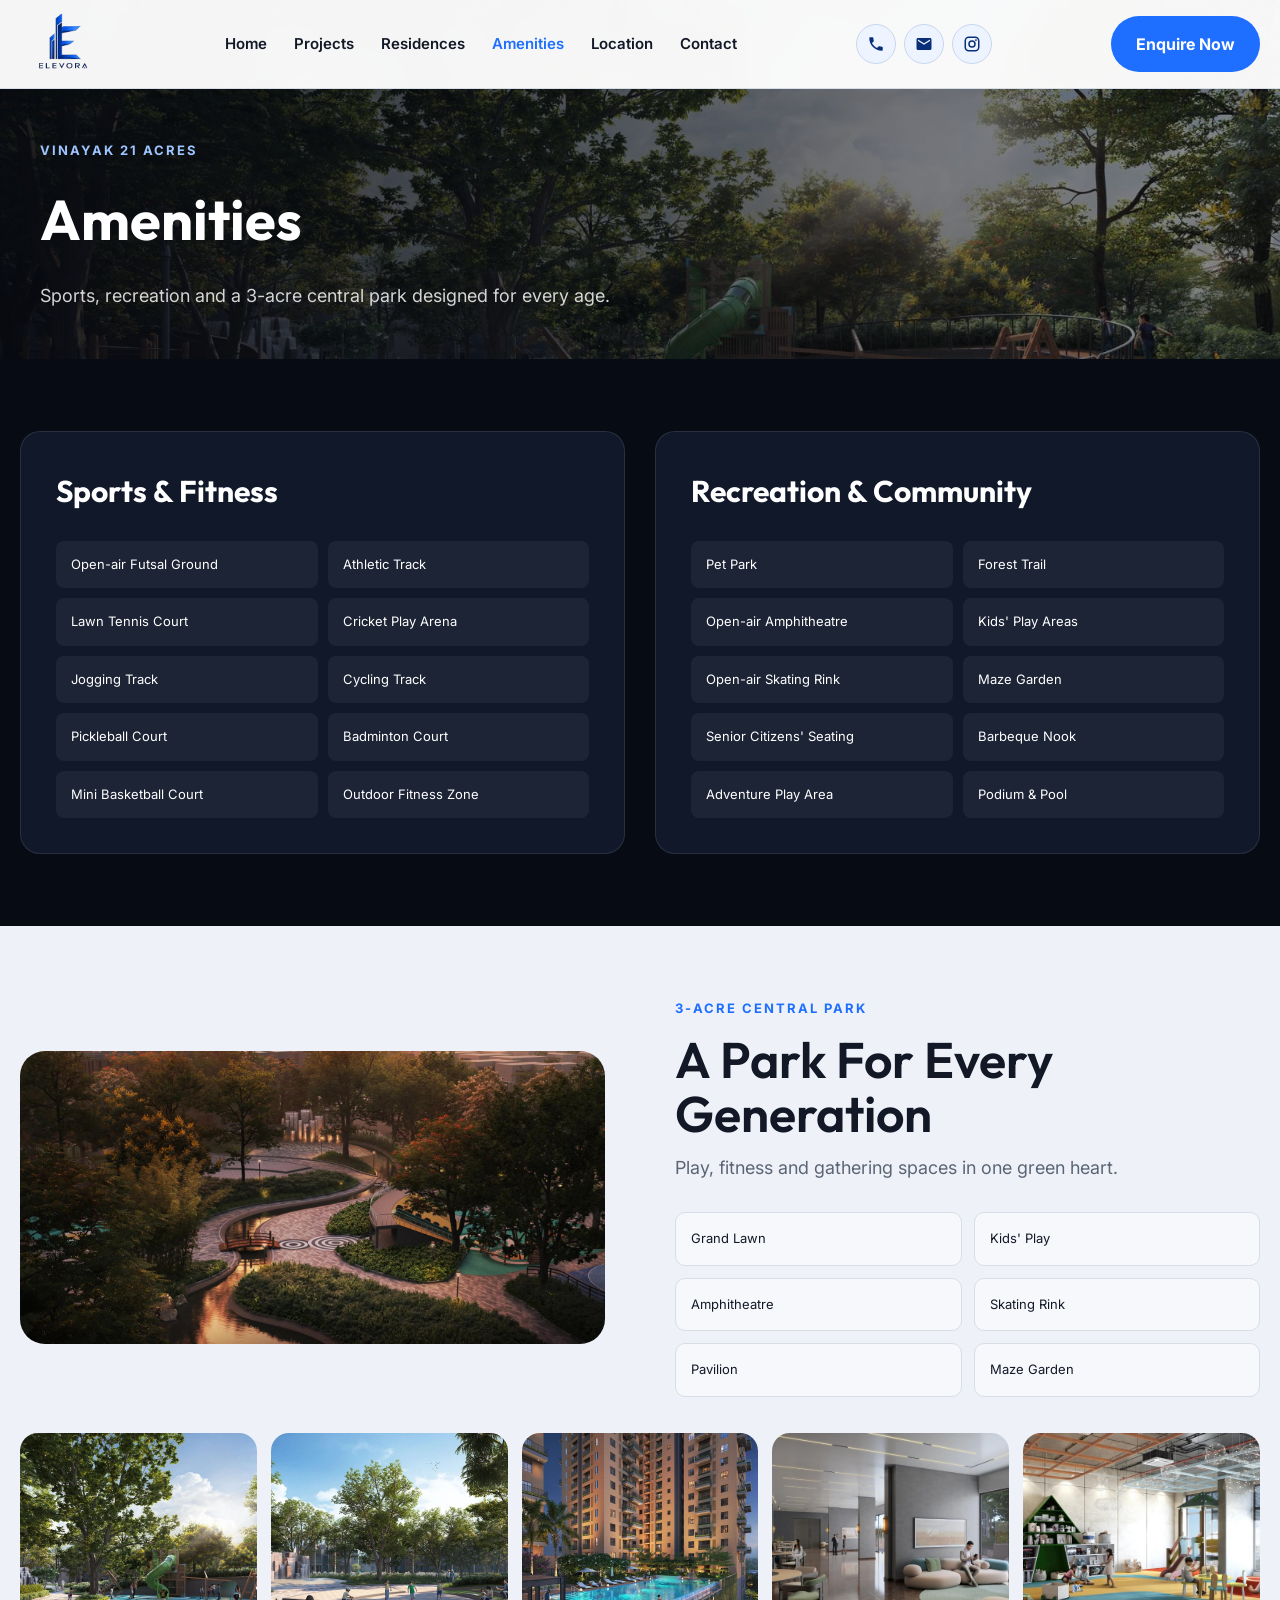
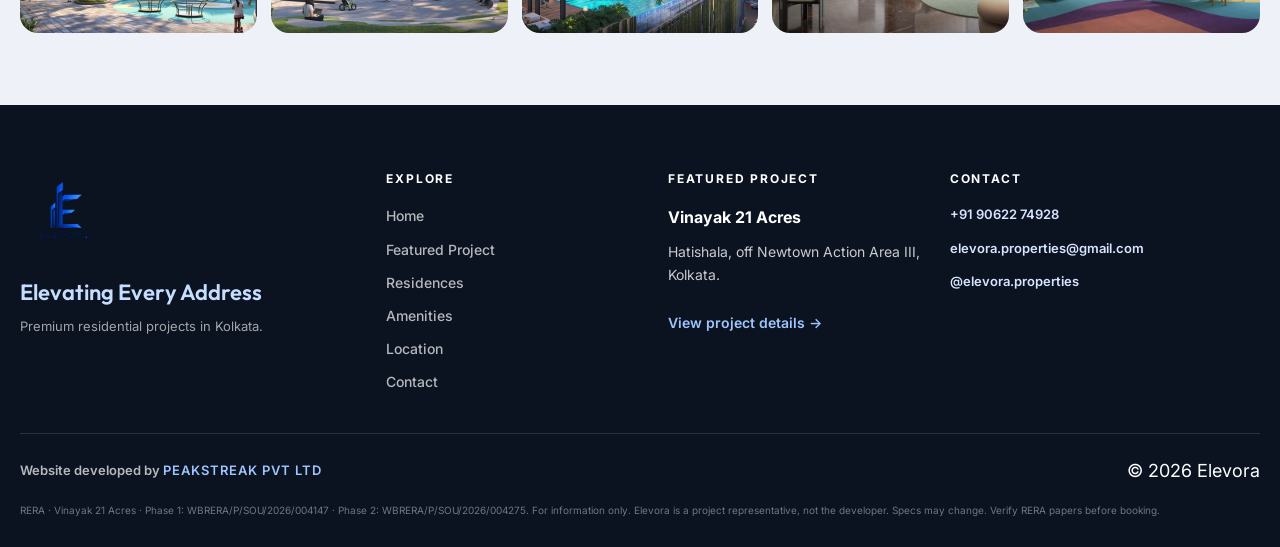
==== commit 528fd302: "Remove pre-booking language and describe Elevora as representing residential projects. Co-authored-b" ====
--- a/amenities.html
+++ b/amenities.html
@@ -5,11 +5,12 @@
     <meta name="viewport" content="width=device-width, initial-scale=1.0">
     <title>Amenities | Vinayak 21 Acres | Elevora</title>
     <meta name="description" content="Sports, recreation and 3-acre central park amenities at Vinayak 21 Acres.">
+    <base href="./">
     <link rel="icon" href="assets/elevora-logo.png">
     <link rel="preconnect" href="https://fonts.googleapis.com">
     <link rel="preconnect" href="https://fonts.gstatic.com" crossorigin>
     <link href="https://fonts.googleapis.com/css2?family=Inter:wght@400;500;600;700&family=Outfit:wght@500;600;700&display=swap" rel="stylesheet">
-    <link rel="stylesheet" href="styles.css?v=photos2">
+    <link rel="stylesheet" href="styles.css?v=photos4">
 </head>
 <body>
 <header>
@@ -129,7 +130,7 @@
                 </a>
                 <div class="footer-slogan">Elevating Every Address</div>
                 <div class="footer-copy">
-                    Premium pre-booking for landmark residential launches in Kolkata.
+                    Premium residential projects in Kolkata.
                 </div>
             </div>
             <div class="footer-col">
@@ -170,10 +171,10 @@
         </div>
         <div class="legal">
             RERA · Vinayak 21 Acres · Phase 1: WBRERA/P/SOU/2026/004147 · Phase 2: WBRERA/P/SOU/2026/004275.
-            For information only. Elevora is a pre-booking representative, not the developer. Specs may change. Verify RERA papers before booking.
+            For information only. Elevora is a project representative, not the developer. Specs may change. Verify RERA papers before booking.
         </div>
     </div>
 </footer>
-<script src="nav.js"></script>
+<script src="nav.js?v=4"></script>
 </body>
 </html>
--- a/styles.css
+++ b/styles.css
@@ -61,6 +61,9 @@
         a {
             color: inherit;
             text-decoration: none;
+            cursor: pointer;
+            touch-action: manipulation;
+            pointer-events: auto;
         }
 
         button,
@@ -94,6 +97,9 @@
             font-weight: 700;
             font-size: 16px;
             cursor: pointer;
+            position: relative;
+            z-index: 2;
+            pointer-events: auto;
             transition: .3s ease;
         }
 
@@ -136,7 +142,7 @@
             top: 0;
             left: 0;
             width: 100%;
-            z-index: 1000;
+            z-index: 5000;
             background: rgba(255,255,255,.96);
             backdrop-filter: blur(14px);
             border-bottom: 1px solid var(--border);
@@ -167,6 +173,10 @@
             display: flex;
             align-items: center;
             flex-shrink: 0;
+            max-width: 120px;
+            overflow: hidden;
+            position: relative;
+            z-index: 5;
         }
 
         .logo-lockup img {
@@ -292,6 +302,7 @@
         .hero-visual {
             position: relative;
             min-height: 480px;
+            pointer-events: none;
         }
 
         .hero-visual img {
@@ -312,6 +323,8 @@
             display: flex;
             flex-direction: column;
             justify-content: center;
+            position: relative;
+            z-index: 2;
         }
 
         .eyebrow {
@@ -348,6 +361,8 @@
             display: flex;
             flex-wrap: wrap;
             gap: 12px;
+            position: relative;
+            z-index: 3;
         }
 
         .hero-stats {
@@ -1266,21 +1281,23 @@
 
             .nav-links {
                 display: none;
-                position: absolute;
+                position: fixed;
                 top: 80px;
                 left: 0;
                 right: 0;
+                bottom: 0;
                 width: 100%;
-                max-height: calc(100vh - 80px);
+                height: calc(100dvh - 80px);
+                max-height: none;
                 overflow-y: auto;
                 background: #ffffff;
-                border-bottom: 1px solid var(--border);
-                box-shadow: 0 18px 40px rgba(7, 11, 20, .12);
-                padding: 8px 0 20px;
+                border-bottom: 0;
+                box-shadow: none;
+                padding: 8px 0 32px;
                 flex-direction: column;
                 align-items: stretch;
                 gap: 0;
-                z-index: 1090;
+                z-index: 4990;
             }
 
             .nav-links.active {
@@ -1472,7 +1489,8 @@
 
             .nav-links {
                 top: 76px;
-                max-height: calc(100vh - 76px);
+                height: calc(100dvh - 76px);
+                max-height: none;
                 gap: 0;
             }
         }
